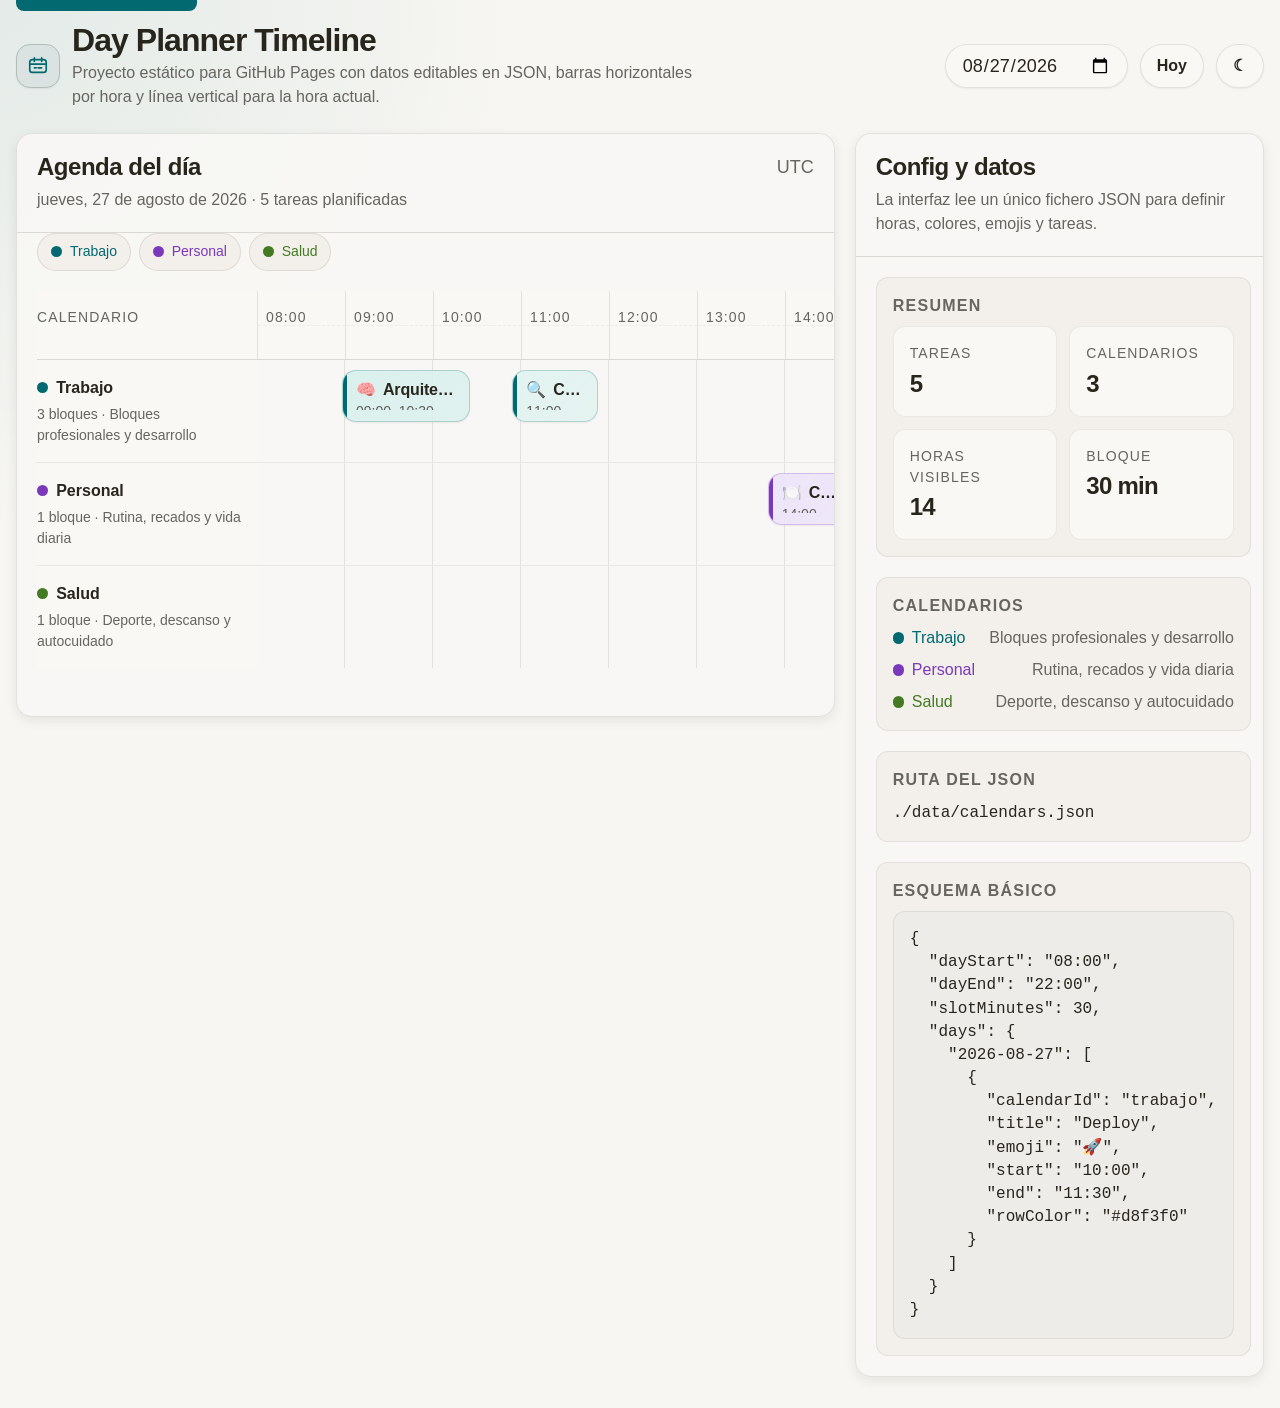
==== index.html @ 2b3cedc7 "Add files via upload" ====
<!DOCTYPE html>
<html lang="es">
<head>
  <meta charset="UTF-8" />
  <meta name="viewport" content="width=device-width, initial-scale=1.0" />
  <title>Day Planner Timeline</title>
  <meta name="description" content="Timeline diario estático para GitHub Pages con tareas cargadas desde JSON." />
  <link rel="preconnect" href="https://api.fontshare.com" />
  <link href="https://api.fontshare.com/v2/css?f[]=satoshi@400,500,700&display=swap" rel="stylesheet" />
  <style>
    :root, [data-theme="light"] {
      --font-body: 'Satoshi', Inter, sans-serif;
      --font-display: 'Satoshi', Inter, sans-serif;
      --text-xs: clamp(0.75rem, 0.7rem + 0.25vw, 0.875rem);
      --text-sm: clamp(0.875rem, 0.8rem + 0.35vw, 1rem);
      --text-base: clamp(1rem, 0.95rem + 0.25vw, 1.125rem);
      --text-lg: clamp(1.125rem, 1rem + 0.75vw, 1.5rem);
      --text-xl: clamp(1.5rem, 1.2rem + 1.25vw, 2rem);
      --space-1: 0.25rem;
      --space-2: 0.5rem;
      --space-3: 0.75rem;
      --space-4: 1rem;
      --space-5: 1.25rem;
      --space-6: 1.5rem;
      --space-8: 2rem;
      --space-10: 2.5rem;
      --space-12: 3rem;
      --radius-sm: 0.375rem;
      --radius-md: 0.5rem;
      --radius-lg: 0.75rem;
      --radius-xl: 1rem;
      --radius-full: 9999px;
      --transition-interactive: 180ms cubic-bezier(0.16, 1, 0.3, 1);
      --color-bg: #f7f6f2;
      --color-surface: #f9f8f5;
      --color-surface-2: #fbfbf9;
      --color-surface-offset: #f3f0ec;
      --color-divider: #dcd9d5;
      --color-border: #d4d1ca;
      --color-text: #28251d;
      --color-text-muted: #67655f;
      --color-text-faint: #9f9d97;
      --color-text-inverse: #f9f8f4;
      --color-primary: #01696f;
      --color-primary-hover: #0c4e54;
      --color-primary-highlight: #cedcd8;
      --color-danger: #a13544;
      --shadow-sm: 0 1px 2px oklch(0.2 0.01 80 / 0.06);
      --shadow-md: 0 4px 12px oklch(0.2 0.01 80 / 0.08);
      --content-wide: 1240px;
      --label-width: 220px;
      --slot-width: 88px;
      --task-height: 52px;
      --row-gap: 10px;
      --hour-line: color-mix(in oklab, var(--color-text) 10%, transparent);
      --now-line: var(--color-danger);
    }
    [data-theme="dark"] {
      --color-bg: #171614;
      --color-surface: #1c1b19;
      --color-surface-2: #201f1d;
      --color-surface-offset: #22211f;
      --color-divider: #262523;
      --color-border: #393836;
      --color-text: #cdccca;
      --color-text-muted: #9f9d98;
      --color-text-faint: #696864;
      --color-text-inverse: #171614;
      --color-primary: #4f98a3;
      --color-primary-hover: #6bb2bb;
      --color-primary-highlight: #313b3b;
      --color-danger: #dd6974;
      --shadow-sm: 0 1px 2px oklch(0 0 0 / 0.2);
      --shadow-md: 0 4px 12px oklch(0 0 0 / 0.3);
      --hour-line: color-mix(in oklab, var(--color-text) 14%, transparent);
    }
    *, *::before, *::after { box-sizing: border-box; }
    html { -webkit-font-smoothing: antialiased; -moz-osx-font-smoothing: grayscale; text-rendering: optimizeLegibility; text-size-adjust: none; scroll-behavior: smooth; }
    body { margin: 0; min-height: 100vh; font-family: var(--font-body, sans-serif); font-size: var(--text-base); line-height: 1.5; color: var(--color-text); background: radial-gradient(circle at top left, color-mix(in oklab, var(--color-primary) 8%, transparent), transparent 28%), var(--color-bg); }
    button, input, select, textarea { font: inherit; }
    button { border: 0; background: none; cursor: pointer; color: inherit; }
    a { color: inherit; }
    :focus-visible { outline: 2px solid var(--color-primary); outline-offset: 3px; border-radius: var(--radius-sm); }
    .skip-link { position: absolute; left: var(--space-4); top: -40px; z-index: 100; padding: var(--space-3) var(--space-4); background: var(--color-primary); color: var(--color-text-inverse); border-radius: var(--radius-md); }
    .skip-link:focus { top: var(--space-4); }
    .app-shell { width: min(100%, calc(var(--content-wide) + var(--space-8) * 2)); margin: 0 auto; padding: var(--space-6) var(--space-4) var(--space-8); }
    .topbar { display: flex; flex-wrap: wrap; align-items: center; justify-content: space-between; gap: var(--space-4); margin-bottom: var(--space-6); }
    .brand { display: flex; align-items: center; gap: var(--space-3); }
    .brand-mark { width: 44px; height: 44px; border-radius: 14px; display: grid; place-items: center; background: color-mix(in oklab, var(--color-primary) 14%, var(--color-surface)); color: var(--color-primary); border: 1px solid color-mix(in oklab, var(--color-primary) 18%, var(--color-border)); box-shadow: var(--shadow-sm); flex: 0 0 auto; }
    .brand-copy h1 { margin: 0; font-size: var(--text-xl); line-height: 1.05; letter-spacing: -0.03em; }
    .brand-copy p { margin: 0.2rem 0 0; color: var(--color-text-muted); max-width: 70ch; font-size: var(--text-sm); }
    .toolbar { display: flex; flex-wrap: wrap; gap: var(--space-3); align-items: center; justify-content: flex-end; }
    .control, .button { min-height: 44px; border-radius: var(--radius-full); border: 1px solid color-mix(in oklab, var(--color-text) 10%, transparent); background: var(--color-surface); color: var(--color-text); padding: 0 var(--space-4); box-shadow: var(--shadow-sm); }
    .button { display: inline-flex; align-items: center; gap: var(--space-2); font-size: var(--text-sm); font-weight: 600; }
    .button:hover, .control:hover { border-color: color-mix(in oklab, var(--color-primary) 35%, var(--color-border)); }
    .layout { display: grid; grid-template-columns: minmax(0, 1.8fr) minmax(280px, 0.9fr); gap: var(--space-5); align-items: start; }
    .panel { background: color-mix(in oklab, var(--color-surface) 88%, transparent); border: 1px solid color-mix(in oklab, var(--color-text) 10%, transparent); border-radius: var(--radius-xl); box-shadow: var(--shadow-md); min-width: 0; }
    .panel-header { padding: var(--space-5); border-bottom: 1px solid var(--color-divider); display: flex; justify-content: space-between; gap: var(--space-4); align-items: start; }
    .panel-header h2 { margin: 0; font-size: var(--text-lg); line-height: 1.1; letter-spacing: -0.02em; }
    .panel-header p { margin: var(--space-2) 0 0; color: var(--color-text-muted); font-size: var(--text-sm); }
    .chip-row { display: flex; flex-wrap: wrap; gap: var(--space-2); padding: 0 var(--space-5) var(--space-5); }
    .chip { display: inline-flex; align-items: center; gap: var(--space-2); padding: 0.45rem 0.8rem; border-radius: var(--radius-full); background: var(--color-surface-offset); border: 1px solid color-mix(in oklab, var(--color-text) 10%, transparent); font-size: var(--text-xs); color: var(--color-text-muted); }
    .dot { width: 0.7rem; height: 0.7rem; border-radius: 50%; background: currentColor; flex: 0 0 auto; }
    .timeline-shell { padding: 0 0 var(--space-4); overflow: hidden; }
    .timeline-scroll { overflow: auto hidden; padding-bottom: var(--space-3); }
    .timeline-grid { position: relative; min-width: calc(var(--label-width) + (var(--slot-width) * var(--hours-count))); padding: 0 var(--space-5) var(--space-5); }
    .timeline-header { display: grid; grid-template-columns: var(--label-width) 1fr; position: sticky; top: 0; z-index: 4; background: color-mix(in oklab, var(--color-surface) 92%, transparent); backdrop-filter: blur(10px); border-bottom: 1px solid var(--color-divider); }
    .timeline-header-label { padding: var(--space-4) var(--space-4) var(--space-4) 0; color: var(--color-text-muted); font-size: var(--text-xs); text-transform: uppercase; letter-spacing: 0.08em; }
    .time-scale { position: relative; display: grid; grid-template-columns: repeat(var(--hours-count), minmax(var(--slot-width), 1fr)); }
    .hour-cell { position: relative; padding: var(--space-4) 0.2rem var(--space-4) var(--space-2); min-height: 68px; border-left: 1px solid var(--hour-line); color: var(--color-text-muted); font-size: var(--text-xs); text-transform: uppercase; letter-spacing: 0.08em; }
    .hour-cell::after { content: ""; position: absolute; top: 50%; left: 0; right: 0; border-top: 1px dashed color-mix(in oklab, var(--color-text) 8%, transparent); opacity: 0.65; }
    .timeline-body { position: relative; }
    .now-line { position: absolute; top: 0; bottom: 0; width: 2px; background: var(--now-line); z-index: 3; box-shadow: 0 0 0 4px color-mix(in oklab, var(--now-line) 12%, transparent); pointer-events: none; opacity: 0; transition: opacity var(--transition-interactive); }
    .now-line.is-visible { opacity: 1; }
    .now-badge { position: absolute; top: var(--space-2); left: 50%; transform: translate(-50%, -100%); white-space: nowrap; padding: 0.25rem 0.55rem; border-radius: var(--radius-full); background: var(--now-line); color: white; font-size: 0.72rem; font-weight: 700; letter-spacing: 0.04em; }
    .timeline-row { position: relative; display: grid; grid-template-columns: var(--label-width) 1fr; min-height: calc(var(--task-height) + (var(--row-gap) * 2)); border-bottom: 1px solid color-mix(in oklab, var(--color-text) 8%, transparent); }
    .timeline-row:last-child { border-bottom: 0; }
    .row-label { padding: var(--space-4) var(--space-4) var(--space-4) 0; display: flex; flex-direction: column; justify-content: center; gap: var(--space-1); position: sticky; left: 0; z-index: 2; background: color-mix(in oklab, var(--color-surface) 94%, transparent); }
    .row-label strong { font-size: var(--text-sm); display: flex; align-items: center; gap: var(--space-2); }
    .row-label span { font-size: var(--text-xs); color: var(--color-text-muted); }
    .row-track { position: relative; min-height: calc(var(--task-height) + (var(--row-gap) * 2)); background-image: repeating-linear-gradient(to right, transparent 0, transparent calc(var(--slot-width) - 1px), var(--hour-line) calc(var(--slot-width) - 1px), var(--hour-line) var(--slot-width)); }
    .task-card { position: absolute; top: var(--row-gap); height: var(--task-height); border-radius: calc(var(--radius-lg) + 2px); padding: 0.65rem 0.8rem; display: flex; flex-direction: column; justify-content: center; gap: 0.1rem; overflow: hidden; border: 1px solid color-mix(in oklab, var(--task-color, var(--color-primary)) 24%, transparent); background: linear-gradient(135deg, color-mix(in oklab, var(--task-fill, var(--color-primary-highlight)) 92%, white 8%), color-mix(in oklab, var(--task-fill, var(--color-primary-highlight)) 76%, transparent)); box-shadow: var(--shadow-sm); }
    .task-card::before { content: ""; position: absolute; inset: 0 auto 0 0; width: 4px; background: var(--task-color, var(--color-primary)); }
    .task-title { display: flex; align-items: center; gap: 0.45rem; min-width: 0; font-size: var(--text-sm); font-weight: 700; line-height: 1.15; letter-spacing: -0.01em; }
    .task-title span:last-child { overflow: hidden; text-overflow: ellipsis; white-space: nowrap; }
    .task-meta { color: color-mix(in oklab, var(--color-text) 72%, transparent); font-size: var(--text-xs); white-space: nowrap; overflow: hidden; text-overflow: ellipsis; }
    .details { padding: var(--space-5); display: grid; gap: var(--space-5); }
    .detail-card { border-radius: var(--radius-lg); background: var(--color-surface-offset); border: 1px solid color-mix(in oklab, var(--color-text) 8%, transparent); padding: var(--space-4); }
    .detail-card h3 { margin: 0 0 var(--space-2); font-size: var(--text-sm); text-transform: uppercase; letter-spacing: 0.08em; color: var(--color-text-muted); }
    .detail-card p, .detail-card li, .detail-card pre { margin: 0; color: var(--color-text); font-size: var(--text-sm); }
    .detail-card ul { padding-left: 1.1rem; margin: 0; display: grid; gap: var(--space-2); }
    .stats-grid { display: grid; grid-template-columns: repeat(2, minmax(0, 1fr)); gap: var(--space-3); }
    .stat-box { padding: var(--space-4); border-radius: var(--radius-lg); background: var(--color-surface); border: 1px solid color-mix(in oklab, var(--color-text) 8%, transparent); }
    .stat-box span { display: block; font-size: var(--text-xs); color: var(--color-text-muted); text-transform: uppercase; letter-spacing: 0.08em; margin-bottom: 0.4rem; }
    .stat-box strong { font-size: var(--text-lg); line-height: 1.1; letter-spacing: -0.03em; }
    .legend-list { display: grid; gap: var(--space-2); }
    .legend-item { display: flex; justify-content: space-between; align-items: center; gap: var(--space-3); font-size: var(--text-sm); }
    .legend-item .left { display: inline-flex; align-items: center; gap: var(--space-2); min-width: 0; }
    .legend-item .left span:last-child { overflow: hidden; text-overflow: ellipsis; white-space: nowrap; }
    .muted { color: var(--color-text-muted); }
    .code-block { overflow: auto; padding: var(--space-4); border-radius: var(--radius-lg); background: color-mix(in oklab, var(--color-text) 5%, var(--color-surface)); border: 1px solid color-mix(in oklab, var(--color-text) 8%, transparent); font-size: 0.85rem; line-height: 1.45; }
    .empty-state { padding: var(--space-10) var(--space-5); text-align: center; color: var(--color-text-muted); }
    @media (max-width: 1120px) { .layout { grid-template-columns: 1fr; } }
    @media (max-width: 720px) { .app-shell { padding-inline: var(--space-3); } .panel-header, .details, .chip-row, .timeline-grid { padding-left: var(--space-4); padding-right: var(--space-4); } .timeline-grid { min-width: calc(180px + (var(--slot-width) * var(--hours-count))); } :root { --label-width: 180px; --slot-width: 76px; } .stats-grid { grid-template-columns: 1fr; } }
    @media (prefers-reduced-motion: reduce) { *, *::before, *::after { animation-duration: 0.01ms !important; animation-iteration-count: 1 !important; transition-duration: 0.01ms !important; scroll-behavior: auto !important; } }
  </style>
</head>
<body>
  <a class="skip-link" href="#main-content">Saltar al contenido</a>
  <div class="app-shell">
    <header class="topbar" aria-label="Barra superior">
      <div class="brand">
        <div class="brand-mark" aria-hidden="true">
          <svg width="22" height="22" viewBox="0 0 24 24" fill="none" stroke="currentColor" stroke-width="1.8" stroke-linecap="round" stroke-linejoin="round" aria-label="Logo timeline"><rect x="3" y="5" width="18" height="14" rx="3"></rect><path d="M8 3v4M16 3v4M3 10h18"></path><path d="M8 14h2M12 14h4"></path></svg>
        </div>
        <div class="brand-copy">
          <h1>Day Planner Timeline</h1>
          <p>Proyecto estático para GitHub Pages con datos editables en JSON, barras horizontales por hora y línea vertical para la hora actual.</p>
        </div>
      </div>
      <div class="toolbar" aria-label="Acciones">
        <input id="date-input" class="control" type="date" aria-label="Seleccionar día" />
        <button id="today-button" class="button" type="button">Hoy</button>
        <button id="theme-toggle" class="button" type="button" data-theme-toggle aria-label="Cambiar tema">◐</button>
      </div>
    </header>
    <main id="main-content" class="layout">
      <section class="panel" aria-labelledby="timeline-title">
        <div class="panel-header">
          <div>
            <h2 id="timeline-title">Agenda del día</h2>
            <p id="timeline-subtitle">Cargando datos del calendario…</p>
          </div>
          <div class="muted" id="timezone-badge"></div>
        </div>
        <div class="chip-row" id="calendar-chips" aria-label="Leyenda de calendarios"></div>
        <div class="timeline-shell">
          <div class="timeline-scroll">
            <div class="timeline-grid" id="timeline-grid">
              <div class="timeline-header">
                <div class="timeline-header-label">Calendario</div>
                <div class="time-scale" id="time-scale"></div>
              </div>
              <div class="timeline-body" id="timeline-body"></div>
              <div class="now-line" id="now-line" aria-hidden="true"><div class="now-badge" id="now-badge">Ahora</div></div>
            </div>
          </div>
        </div>
      </section>
      <aside class="panel" aria-labelledby="details-title">
        <div class="panel-header">
          <div>
            <h2 id="details-title">Config y datos</h2>
            <p>La interfaz lee un único fichero JSON para definir horas, colores, emojis y tareas.</p>
          </div>
        </div>
        <div class="details">
          <section class="detail-card" aria-labelledby="stats-title">
            <h3 id="stats-title">Resumen</h3>
            <div class="stats-grid">
              <div class="stat-box"><span>Tareas</span><strong id="stat-tasks">0</strong></div>
              <div class="stat-box"><span>Calendarios</span><strong id="stat-calendars">0</strong></div>
              <div class="stat-box"><span>Horas visibles</span><strong id="stat-hours">0</strong></div>
              <div class="stat-box"><span>Bloque</span><strong id="stat-slot">0 min</strong></div>
            </div>
          </section>
          <section class="detail-card" aria-labelledby="legend-title">
            <h3 id="legend-title">Calendarios</h3>
            <div id="legend-list" class="legend-list"></div>
          </section>
          <section class="detail-card" aria-labelledby="json-title">
            <h3 id="json-title">Ruta del JSON</h3>
            <p><code>./data/calendars.json</code></p>
          </section>
          <section class="detail-card" aria-labelledby="schema-title">
            <h3 id="schema-title">Esquema básico</h3>
            <pre class="code-block">{
  "dayStart": "08:00",
  "dayEnd": "22:00",
  "slotMinutes": 30,
  "days": {
    "2026-08-27": [
      {
        "calendarId": "trabajo",
        "title": "Deploy",
        "emoji": "🚀",
        "start": "10:00",
        "end": "11:30",
        "rowColor": "#d8f3f0"
      }
    ]
  }
}</pre>
          </section>
        </div>
      </aside>
    </main>
  </div>
  <script>
    const state = { data: null, selectedDate: null, theme: null, nowTimer: null };
    const refs = {
      dateInput: document.getElementById('date-input'), todayButton: document.getElementById('today-button'), themeToggle: document.getElementById('theme-toggle'), timelineGrid: document.getElementById('timeline-grid'), timeScale: document.getElementById('time-scale'), timelineBody: document.getElementById('timeline-body'), timelineSubtitle: document.getElementById('timeline-subtitle'), timezoneBadge: document.getElementById('timezone-badge'), calendarChips: document.getElementById('calendar-chips'), legendList: document.getElementById('legend-list'), statTasks: document.getElementById('stat-tasks'), statCalendars: document.getElementById('stat-calendars'), statHours: document.getElementById('stat-hours'), statSlot: document.getElementById('stat-slot'), nowLine: document.getElementById('now-line'), nowBadge: document.getElementById('now-badge')
    };
    function initTheme(){ const prefersDark = window.matchMedia('(prefers-color-scheme: dark)').matches; state.theme = prefersDark ? 'dark' : 'light'; document.documentElement.setAttribute('data-theme', state.theme); refs.themeToggle.textContent = state.theme === 'dark' ? '☀︎' : '☾'; refs.themeToggle.addEventListener('click', ()=>{ state.theme = state.theme === 'dark' ? 'light' : 'dark'; document.documentElement.setAttribute('data-theme', state.theme); refs.themeToggle.textContent = state.theme === 'dark' ? '☀︎' : '☾'; }); }
    function getTodayISO(){ const now = new Date(); const y = now.getFullYear(); const m = String(now.getMonth()+1).padStart(2,'0'); const d = String(now.getDate()).padStart(2,'0'); return `${y}-${m}-${d}`; }
    function minutesFromTime(value){ const [hours, minutes] = value.split(':').map(Number); return hours * 60 + minutes; }
    function formatDateLabel(isoDate){ const date = new Date(`${isoDate}T12:00:00`); return new Intl.DateTimeFormat('es-ES',{ weekday:'long', year:'numeric', month:'long', day:'numeric' }).format(date); }
    function formatHour(minutes){ const hours = Math.floor(minutes/60); const mins = minutes % 60; return `${String(hours).padStart(2,'0')}:${String(mins).padStart(2,'0')}`; }
    function durationLabel(start,end){ const diff = minutesFromTime(end)-minutesFromTime(start); const h = Math.floor(diff/60); const m = diff%60; if (h && m) return `${h} h ${m} min`; if (h) return `${h} h`; return `${m} min`; }
    function getCalendarMap(data){ return new Map((data.calendars||[]).map(item => [item.id,item])); }
    function getTasksForDate(data, isoDate){ return Array.isArray(data.days?.[isoDate]) ? data.days[isoDate] : []; }
    function createHourScale(startMinutes,endMinutes){ refs.timeScale.innerHTML=''; for(let value=startMinutes; value<endMinutes; value+=60){ const cell=document.createElement('div'); cell.className='hour-cell'; cell.textContent=formatHour(value); refs.timeScale.appendChild(cell); } }
    function createCalendarChips(calendars){ refs.calendarChips.innerHTML=''; refs.legendList.innerHTML=''; calendars.forEach((calendar)=>{ const chip=document.createElement('div'); chip.className='chip'; chip.style.color=calendar.color; chip.innerHTML=`<span class="dot"></span><span>${calendar.name}</span>`; refs.calendarChips.appendChild(chip); const legend=document.createElement('div'); legend.className='legend-item'; legend.innerHTML=`<div class="left" style="color:${calendar.color}"><span class="dot"></span><span>${calendar.name}</span></div><span class="muted">${calendar.description || ''}</span>`; refs.legendList.appendChild(legend); }); }
    function renderTimeline(){ const data=state.data; const startMinutes=minutesFromTime(data.dayStart); const endMinutes=minutesFromTime(data.dayEnd); const totalMinutes=endMinutes-startMinutes; const hoursCount=Math.ceil(totalMinutes/60); document.documentElement.style.setProperty('--hours-count', String(hoursCount)); const calendars=data.calendars||[]; const calendarMap=getCalendarMap(data); const tasks=getTasksForDate(data,state.selectedDate).slice().sort((a,b)=>minutesFromTime(a.start)-minutesFromTime(b.start)); refs.timelineSubtitle.textContent=`${formatDateLabel(state.selectedDate)} · ${tasks.length} tarea${tasks.length===1?'':'s'} planificadas`; refs.statTasks.textContent=String(tasks.length); refs.statCalendars.textContent=String(calendars.length); refs.statHours.textContent=String(hoursCount); refs.statSlot.textContent=`${data.slotMinutes} min`; refs.timezoneBadge.textContent=Intl.DateTimeFormat().resolvedOptions().timeZone; createCalendarChips(calendars); createHourScale(startMinutes,endMinutes); refs.timelineBody.innerHTML=''; if(!tasks.length){ const empty=document.createElement('div'); empty.className='empty-state'; empty.textContent='No hay tareas para este día en el JSON.'; refs.timelineBody.appendChild(empty); positionNowLine(); return; } calendars.forEach((calendar)=>{ const rowTasks=tasks.filter(task=>task.calendarId===calendar.id); if(!rowTasks.length) return; const row=document.createElement('div'); row.className='timeline-row'; const label=document.createElement('div'); label.className='row-label'; label.innerHTML=`<strong><span class="dot" style="color:${calendar.color}"></span>${calendar.name}</strong><span>${rowTasks.length} bloque${rowTasks.length===1?'':'s'} · ${calendar.description || 'Sin descripción'}</span>`; const track=document.createElement('div'); track.className='row-track'; rowTasks.forEach((task)=>{ const taskStart=minutesFromTime(task.start); const taskEnd=minutesFromTime(task.end); const leftPct=((taskStart-startMinutes)/totalMinutes)*100; const widthPct=((taskEnd-taskStart)/totalMinutes)*100; const calendarColor=task.color || calendar.color || 'var(--color-primary)'; const fillColor=task.rowColor || task.background || 'color-mix(in oklab, var(--color-primary) 10%, var(--color-surface))'; const item=document.createElement('article'); item.className='task-card'; item.style.left=`${leftPct}%`; item.style.width=`${Math.max(widthPct,3.5)}%`; item.style.setProperty('--task-color', calendarColor); item.style.setProperty('--task-fill', fillColor); item.title=`${task.emoji || ''} ${task.title} · ${task.start}–${task.end}`.trim(); item.innerHTML=`<div class="task-title"><span>${task.emoji || '•'}</span><span>${task.title}</span></div><div class="task-meta">${task.start}–${task.end} · ${durationLabel(task.start,task.end)}${task.note ? ` · ${task.note}` : ''}</div>`; track.appendChild(item); }); row.append(label, track); refs.timelineBody.appendChild(row); }); positionNowLine(); }
    function positionNowLine(){ const data=state.data; if(!data) return; const startMinutes=minutesFromTime(data.dayStart); const endMinutes=minutesFromTime(data.dayEnd); const totalMinutes=endMinutes-startMinutes; const selectedDate=state.selectedDate; const today=getTodayISO(); if(selectedDate!==today){ refs.nowLine.classList.remove('is-visible'); return; } const now=new Date(); const currentMinutes=now.getHours()*60+now.getMinutes(); if(currentMinutes<startMinutes || currentMinutes>endMinutes){ refs.nowLine.classList.remove('is-visible'); return; } const leftPct=((currentMinutes-startMinutes)/totalMinutes)*100; refs.nowLine.style.left=`calc(var(--label-width) + (${leftPct}% * (100% - var(--label-width))) / 100)`; refs.nowBadge.textContent=`Ahora ${formatHour(currentMinutes)}`; refs.nowLine.classList.add('is-visible'); }
    async function loadData(){ const response=await fetch('./data/calendars.json'); if(!response.ok) throw new Error('No se pudo cargar data/calendars.json'); state.data=await response.json(); }
    function bindEvents(){ refs.dateInput.addEventListener('change',(event)=>{ state.selectedDate=event.target.value; renderTimeline(); }); refs.todayButton.addEventListener('click',()=>{ state.selectedDate=getTodayISO(); refs.dateInput.value=state.selectedDate; renderTimeline(); }); }
    async function init(){ initTheme(); bindEvents(); await loadData(); const defaultDate=state.data.defaultDate || getTodayISO(); state.selectedDate=defaultDate; refs.dateInput.value=defaultDate; renderTimeline(); clearInterval(state.nowTimer); state.nowTimer=window.setInterval(positionNowLine, 60000); }
    init().catch((error)=>{ refs.timelineBody.innerHTML=`<div class="empty-state">Error cargando datos: ${error.message}</div>`; refs.timelineSubtitle.textContent='Revisa la ruta y el formato del JSON.'; });
  </script>
</body>
</html>
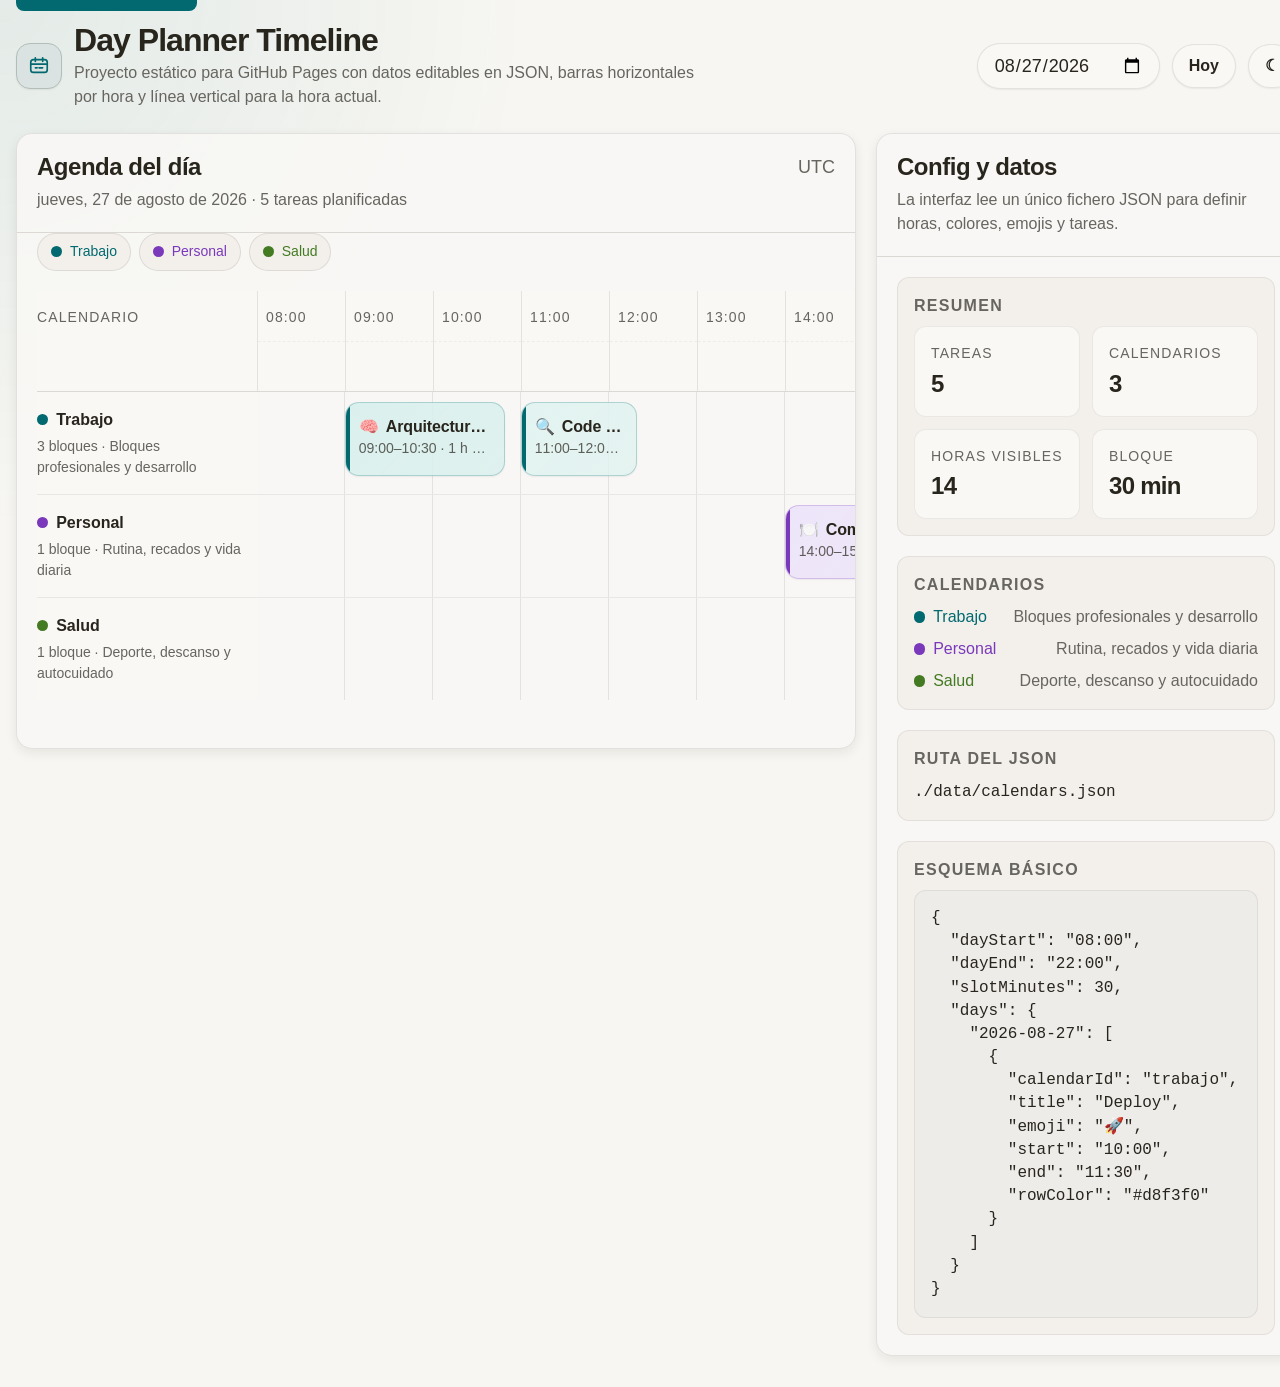
==== commit 70ad56f9: "Update index.html" ====
--- a/index.html
+++ b/index.html
@@ -74,7 +74,7 @@
       --shadow-md: 0 4px 12px oklch(0 0 0 / 0.3);
       --hour-line: color-mix(in oklab, var(--color-text) 14%, transparent);
     }
-    *, *::before, *::after { box-sizing: border-box; }
+    *, *::before, *::after { }
     html { -webkit-font-smoothing: antialiased; -moz-osx-font-smoothing: grayscale; text-rendering: optimizeLegibility; text-size-adjust: none; scroll-behavior: smooth; }
     body { margin: 0; min-height: 100vh; font-family: var(--font-body, sans-serif); font-size: var(--text-base); line-height: 1.5; color: var(--color-text); background: radial-gradient(circle at top left, color-mix(in oklab, var(--color-primary) 8%, transparent), transparent 28%), var(--color-bg); }
     button, input, select, textarea { font: inherit; }
@@ -237,26 +237,259 @@
     </main>
   </div>
   <script>
-    const state = { data: null, selectedDate: null, theme: null, nowTimer: null };
-    const refs = {
-      dateInput: document.getElementById('date-input'), todayButton: document.getElementById('today-button'), themeToggle: document.getElementById('theme-toggle'), timelineGrid: document.getElementById('timeline-grid'), timeScale: document.getElementById('time-scale'), timelineBody: document.getElementById('timeline-body'), timelineSubtitle: document.getElementById('timeline-subtitle'), timezoneBadge: document.getElementById('timezone-badge'), calendarChips: document.getElementById('calendar-chips'), legendList: document.getElementById('legend-list'), statTasks: document.getElementById('stat-tasks'), statCalendars: document.getElementById('stat-calendars'), statHours: document.getElementById('stat-hours'), statSlot: document.getElementById('stat-slot'), nowLine: document.getElementById('now-line'), nowBadge: document.getElementById('now-badge')
-    };
-    function initTheme(){ const prefersDark = window.matchMedia('(prefers-color-scheme: dark)').matches; state.theme = prefersDark ? 'dark' : 'light'; document.documentElement.setAttribute('data-theme', state.theme); refs.themeToggle.textContent = state.theme === 'dark' ? '☀︎' : '☾'; refs.themeToggle.addEventListener('click', ()=>{ state.theme = state.theme === 'dark' ? 'light' : 'dark'; document.documentElement.setAttribute('data-theme', state.theme); refs.themeToggle.textContent = state.theme === 'dark' ? '☀︎' : '☾'; }); }
-    function getTodayISO(){ const now = new Date(); const y = now.getFullYear(); const m = String(now.getMonth()+1).padStart(2,'0'); const d = String(now.getDate()).padStart(2,'0'); return `${y}-${m}-${d}`; }
-    function minutesFromTime(value){ const [hours, minutes] = value.split(':').map(Number); return hours * 60 + minutes; }
-    function formatDateLabel(isoDate){ const date = new Date(`${isoDate}T12:00:00`); return new Intl.DateTimeFormat('es-ES',{ weekday:'long', year:'numeric', month:'long', day:'numeric' }).format(date); }
-    function formatHour(minutes){ const hours = Math.floor(minutes/60); const mins = minutes % 60; return `${String(hours).padStart(2,'0')}:${String(mins).padStart(2,'0')}`; }
-    function durationLabel(start,end){ const diff = minutesFromTime(end)-minutesFromTime(start); const h = Math.floor(diff/60); const m = diff%60; if (h && m) return `${h} h ${m} min`; if (h) return `${h} h`; return `${m} min`; }
-    function getCalendarMap(data){ return new Map((data.calendars||[]).map(item => [item.id,item])); }
-    function getTasksForDate(data, isoDate){ return Array.isArray(data.days?.[isoDate]) ? data.days[isoDate] : []; }
-    function createHourScale(startMinutes,endMinutes){ refs.timeScale.innerHTML=''; for(let value=startMinutes; value<endMinutes; value+=60){ const cell=document.createElement('div'); cell.className='hour-cell'; cell.textContent=formatHour(value); refs.timeScale.appendChild(cell); } }
-    function createCalendarChips(calendars){ refs.calendarChips.innerHTML=''; refs.legendList.innerHTML=''; calendars.forEach((calendar)=>{ const chip=document.createElement('div'); chip.className='chip'; chip.style.color=calendar.color; chip.innerHTML=`<span class="dot"></span><span>${calendar.name}</span>`; refs.calendarChips.appendChild(chip); const legend=document.createElement('div'); legend.className='legend-item'; legend.innerHTML=`<div class="left" style="color:${calendar.color}"><span class="dot"></span><span>${calendar.name}</span></div><span class="muted">${calendar.description || ''}</span>`; refs.legendList.appendChild(legend); }); }
-    function renderTimeline(){ const data=state.data; const startMinutes=minutesFromTime(data.dayStart); const endMinutes=minutesFromTime(data.dayEnd); const totalMinutes=endMinutes-startMinutes; const hoursCount=Math.ceil(totalMinutes/60); document.documentElement.style.setProperty('--hours-count', String(hoursCount)); const calendars=data.calendars||[]; const calendarMap=getCalendarMap(data); const tasks=getTasksForDate(data,state.selectedDate).slice().sort((a,b)=>minutesFromTime(a.start)-minutesFromTime(b.start)); refs.timelineSubtitle.textContent=`${formatDateLabel(state.selectedDate)} · ${tasks.length} tarea${tasks.length===1?'':'s'} planificadas`; refs.statTasks.textContent=String(tasks.length); refs.statCalendars.textContent=String(calendars.length); refs.statHours.textContent=String(hoursCount); refs.statSlot.textContent=`${data.slotMinutes} min`; refs.timezoneBadge.textContent=Intl.DateTimeFormat().resolvedOptions().timeZone; createCalendarChips(calendars); createHourScale(startMinutes,endMinutes); refs.timelineBody.innerHTML=''; if(!tasks.length){ const empty=document.createElement('div'); empty.className='empty-state'; empty.textContent='No hay tareas para este día en el JSON.'; refs.timelineBody.appendChild(empty); positionNowLine(); return; } calendars.forEach((calendar)=>{ const rowTasks=tasks.filter(task=>task.calendarId===calendar.id); if(!rowTasks.length) return; const row=document.createElement('div'); row.className='timeline-row'; const label=document.createElement('div'); label.className='row-label'; label.innerHTML=`<strong><span class="dot" style="color:${calendar.color}"></span>${calendar.name}</strong><span>${rowTasks.length} bloque${rowTasks.length===1?'':'s'} · ${calendar.description || 'Sin descripción'}</span>`; const track=document.createElement('div'); track.className='row-track'; rowTasks.forEach((task)=>{ const taskStart=minutesFromTime(task.start); const taskEnd=minutesFromTime(task.end); const leftPct=((taskStart-startMinutes)/totalMinutes)*100; const widthPct=((taskEnd-taskStart)/totalMinutes)*100; const calendarColor=task.color || calendar.color || 'var(--color-primary)'; const fillColor=task.rowColor || task.background || 'color-mix(in oklab, var(--color-primary) 10%, var(--color-surface))'; const item=document.createElement('article'); item.className='task-card'; item.style.left=`${leftPct}%`; item.style.width=`${Math.max(widthPct,3.5)}%`; item.style.setProperty('--task-color', calendarColor); item.style.setProperty('--task-fill', fillColor); item.title=`${task.emoji || ''} ${task.title} · ${task.start}–${task.end}`.trim(); item.innerHTML=`<div class="task-title"><span>${task.emoji || '•'}</span><span>${task.title}</span></div><div class="task-meta">${task.start}–${task.end} · ${durationLabel(task.start,task.end)}${task.note ? ` · ${task.note}` : ''}</div>`; track.appendChild(item); }); row.append(label, track); refs.timelineBody.appendChild(row); }); positionNowLine(); }
-    function positionNowLine(){ const data=state.data; if(!data) return; const startMinutes=minutesFromTime(data.dayStart); const endMinutes=minutesFromTime(data.dayEnd); const totalMinutes=endMinutes-startMinutes; const selectedDate=state.selectedDate; const today=getTodayISO(); if(selectedDate!==today){ refs.nowLine.classList.remove('is-visible'); return; } const now=new Date(); const currentMinutes=now.getHours()*60+now.getMinutes(); if(currentMinutes<startMinutes || currentMinutes>endMinutes){ refs.nowLine.classList.remove('is-visible'); return; } const leftPct=((currentMinutes-startMinutes)/totalMinutes)*100; refs.nowLine.style.left=`calc(var(--label-width) + (${leftPct}% * (100% - var(--label-width))) / 100)`; refs.nowBadge.textContent=`Ahora ${formatHour(currentMinutes)}`; refs.nowLine.classList.add('is-visible'); }
-    async function loadData(){ const response=await fetch('./data/calendars.json'); if(!response.ok) throw new Error('No se pudo cargar data/calendars.json'); state.data=await response.json(); }
-    function bindEvents(){ refs.dateInput.addEventListener('change',(event)=>{ state.selectedDate=event.target.value; renderTimeline(); }); refs.todayButton.addEventListener('click',()=>{ state.selectedDate=getTodayISO(); refs.dateInput.value=state.selectedDate; renderTimeline(); }); }
-    async function init(){ initTheme(); bindEvents(); await loadData(); const defaultDate=state.data.defaultDate || getTodayISO(); state.selectedDate=defaultDate; refs.dateInput.value=defaultDate; renderTimeline(); clearInterval(state.nowTimer); state.nowTimer=window.setInterval(positionNowLine, 60000); }
-    init().catch((error)=>{ refs.timelineBody.innerHTML=`<div class="empty-state">Error cargando datos: ${error.message}</div>`; refs.timelineSubtitle.textContent='Revisa la ruta y el formato del JSON.'; });
+    (function() {
+      const state = { data: null, selectedDate: null, theme: null, nowTimer: null };
+      let refs = null;
+
+      function getTodayISO() {
+        const now = new Date();
+        const y = now.getFullYear();
+        const m = String(now.getMonth() + 1).padStart(2, '0');
+        const d = String(now.getDate()).padStart(2, '0');
+        return `${y}-${m}-${d}`;
+      }
+
+      function minutesFromTime(value) {
+        const [hours, minutes] = value.split(':').map(Number);
+        return hours * 60 + minutes;
+      }
+
+      function formatDateLabel(isoDate) {
+        const date = new Date(`${isoDate}T12:00:00`);
+        return new Intl.DateTimeFormat('es-ES', {
+          weekday: 'long', year: 'numeric', month: 'long', day: 'numeric'
+        }).format(date);
+      }
+
+      function formatHour(minutes) {
+        const hours = Math.floor(minutes / 60);
+        const mins = minutes % 60;
+        return `${String(hours).padStart(2, '0')}:${String(mins).padStart(2, '0')}`;
+      }
+
+      function durationLabel(start, end) {
+        const diff = minutesFromTime(end) - minutesFromTime(start);
+        const h = Math.floor(diff / 60);
+        const m = diff % 60;
+        if (h && m) return `${h} h ${m} min`;
+        if (h) return `${h} h`;
+        return `${m} min`;
+      }
+
+      function getCalendarMap(data) {
+        return new Map((data.calendars || []).map(item => [item.id, item]));
+      }
+
+      function getTasksForDate(data, isoDate) {
+        return Array.isArray(data.days?.[isoDate]) ? data.days[isoDate] : [];
+      }
+
+      function initRefs() {
+        refs = {
+          dateInput: document.getElementById('date-input'),
+          todayButton: document.getElementById('today-button'),
+          themeToggle: document.getElementById('theme-toggle'),
+          timelineGrid: document.getElementById('timeline-grid'),
+          timeScale: document.getElementById('time-scale'),
+          timelineBody: document.getElementById('timeline-body'),
+          timelineSubtitle: document.getElementById('timeline-subtitle'),
+          timezoneBadge: document.getElementById('timezone-badge'),
+          calendarChips: document.getElementById('calendar-chips'),
+          legendList: document.getElementById('legend-list'),
+          statTasks: document.getElementById('stat-tasks'),
+          statCalendars: document.getElementById('stat-calendars'),
+          statHours: document.getElementById('stat-hours'),
+          statSlot: document.getElementById('stat-slot'),
+          nowLine: document.getElementById('now-line'),
+          nowBadge: document.getElementById('now-badge')
+        };
+      }
+
+      function initTheme() {
+        const prefersDark = window.matchMedia('(prefers-color-scheme: dark)').matches;
+        state.theme = prefersDark ? 'dark' : 'light';
+        document.documentElement.setAttribute('data-theme', state.theme);
+        if (refs.themeToggle) {
+          refs.themeToggle.textContent = state.theme === 'dark' ? '☀︎' : '☾';
+          refs.themeToggle.addEventListener('click', () => {
+            state.theme = state.theme === 'dark' ? 'light' : 'dark';
+            document.documentElement.setAttribute('data-theme', state.theme);
+            refs.themeToggle.textContent = state.theme === 'dark' ? '☀︎' : '☾';
+          });
+        }
+      }
+
+      function createHourScale(startMinutes, endMinutes) {
+        refs.timeScale.innerHTML = '';
+        for (let value = startMinutes; value < endMinutes; value += 60) {
+          const cell = document.createElement('div');
+          cell.className = 'hour-cell';
+          cell.textContent = formatHour(value);
+          refs.timeScale.appendChild(cell);
+        }
+      }
+
+      function createCalendarChips(calendars) {
+        refs.calendarChips.innerHTML = '';
+        refs.legendList.innerHTML = '';
+        calendars.forEach((calendar) => {
+          const chip = document.createElement('div');
+          chip.className = 'chip';
+          chip.style.color = calendar.color;
+          chip.innerHTML = `<span class="dot"></span><span>${calendar.name}</span>`;
+          refs.calendarChips.appendChild(chip);
+
+          const legend = document.createElement('div');
+          legend.className = 'legend-item';
+          legend.innerHTML = `<div class="left" style="color:${calendar.color}"><span class="dot"></span><span>${calendar.name}</span></div><span class="muted">${calendar.description || ''}</span>`;
+          refs.legendList.appendChild(legend);
+        });
+      }
+
+      function renderTimeline() {
+        const data = state.data;
+        const startMinutes = minutesFromTime(data.dayStart);
+        const endMinutes = minutesFromTime(data.dayEnd);
+        const totalMinutes = endMinutes - startMinutes;
+        const hoursCount = Math.ceil(totalMinutes / 60);
+        document.documentElement.style.setProperty('--hours-count', String(hoursCount));
+
+        const calendars = data.calendars || [];
+        const tasks = getTasksForDate(data, state.selectedDate).slice().sort((a, b) => minutesFromTime(a.start) - minutesFromTime(b.start));
+
+        refs.timelineSubtitle.textContent = `${formatDateLabel(state.selectedDate)} · ${tasks.length} tarea${tasks.length === 1 ? '' : 's'} planificadas`;
+        refs.statTasks.textContent = String(tasks.length);
+        refs.statCalendars.textContent = String(calendars.length);
+        refs.statHours.textContent = String(hoursCount);
+        refs.statSlot.textContent = `${data.slotMinutes} min`;
+        refs.timezoneBadge.textContent = Intl.DateTimeFormat().resolvedOptions().timeZone;
+
+        createCalendarChips(calendars);
+        createHourScale(startMinutes, endMinutes);
+        refs.timelineBody.innerHTML = '';
+
+        if (!tasks.length) {
+          const empty = document.createElement('div');
+          empty.className = 'empty-state';
+          empty.textContent = 'No hay tareas para este día en el JSON.';
+          refs.timelineBody.appendChild(empty);
+          positionNowLine();
+          return;
+        }
+
+        calendars.forEach((calendar) => {
+          const rowTasks = tasks.filter(task => task.calendarId === calendar.id);
+          if (!rowTasks.length) return;
+
+          const row = document.createElement('div');
+          row.className = 'timeline-row';
+
+          const label = document.createElement('div');
+          label.className = 'row-label';
+          label.innerHTML = `<strong><span class="dot" style="color:${calendar.color}"></span>${calendar.name}</strong><span>${rowTasks.length} bloque${rowTasks.length === 1 ? '' : 's'} · ${calendar.description || 'Sin descripción'}</span>`;
+
+          const track = document.createElement('div');
+          track.className = 'row-track';
+
+          rowTasks.forEach((task) => {
+            const taskStart = minutesFromTime(task.start);
+            const taskEnd = minutesFromTime(task.end);
+            const leftPct = ((taskStart - startMinutes) / totalMinutes) * 100;
+            const widthPct = ((taskEnd - taskStart) / totalMinutes) * 100;
+            const calendarColor = task.color || calendar.color || 'var(--color-primary)';
+            const fillColor = task.rowColor || task.background || 'color-mix(in oklab, var(--color-primary) 10%, var(--color-surface))';
+
+            const item = document.createElement('article');
+            item.className = 'task-card';
+            item.style.left = `${leftPct}%`;
+            item.style.width = `${Math.max(widthPct, 3.5)}%`;
+            item.style.setProperty('--task-color', calendarColor);
+            item.style.setProperty('--task-fill', fillColor);
+            item.title = `${task.emoji || ''} ${task.title} · ${task.start}–${task.end}`.trim();
+            item.innerHTML = `<div class="task-title"><span>${task.emoji || '•'}</span><span>${task.title}</span></div><div class="task-meta">${task.start}–${task.end} · ${durationLabel(task.start, task.end)}${task.note ? ` · ${task.note}` : ''}</div>`;
+            track.appendChild(item);
+          });
+
+          row.append(label, track);
+          refs.timelineBody.appendChild(row);
+        });
+
+        positionNowLine();
+      }
+
+      function positionNowLine() {
+        const data = state.data;
+        if (!data) return;
+
+        const startMinutes = minutesFromTime(data.dayStart);
+        const endMinutes = minutesFromTime(data.dayEnd);
+        const totalMinutes = endMinutes - startMinutes;
+        const selectedDate = state.selectedDate;
+        const today = getTodayISO();
+
+        if (selectedDate !== today) {
+          refs.nowLine.classList.remove('is-visible');
+          return;
+        }
+
+        const now = new Date();
+        const currentMinutes = now.getHours() * 60 + now.getMinutes();
+        if (currentMinutes < startMinutes || currentMinutes > endMinutes) {
+          refs.nowLine.classList.remove('is-visible');
+          return;
+        }
+
+        const leftPct = ((currentMinutes - startMinutes) / totalMinutes) * 100;
+        refs.nowLine.style.left = `calc(var(--label-width) + (${leftPct}% * (100% - var(--label-width))) / 100)`;
+        refs.nowBadge.textContent = `Ahora ${formatHour(currentMinutes)}`;
+        refs.nowLine.classList.add('is-visible');
+      }
+
+      async function loadData() {
+        const response = await fetch('./data/calendars.json');
+        if (!response.ok) throw new Error('No se pudo cargar data/calendars.json');
+        state.data = await response.json();
+      }
+
+      function bindEvents() {
+        refs.dateInput.addEventListener('change', (event) => {
+          state.selectedDate = event.target.value;
+          renderTimeline();
+        });
+
+        refs.todayButton.addEventListener('click', () => {
+          state.selectedDate = getTodayISO();
+          refs.dateInput.value = state.selectedDate;
+          renderTimeline();
+        });
+      }
+
+      async function init() {
+        initRefs();
+        initTheme();
+        bindEvents();
+        await loadData();
+
+        const defaultDate = state.data.defaultDate || getTodayISO();
+        state.selectedDate = defaultDate;
+        refs.dateInput.value = defaultDate;
+
+        renderTimeline();
+        clearInterval(state.nowTimer);
+        state.nowTimer = window.setInterval(positionNowLine, 60000);
+      }
+
+      if (document.readyState === 'loading') {
+        document.addEventListener('DOMContentLoaded', init);
+      } else {
+        init().catch((error) => {
+          const timelineBody = document.getElementById('timeline-body');
+          const timelineSubtitle = document.getElementById('timeline-subtitle');
+          if (timelineBody) timelineBody.innerHTML = `<div class="empty-state">Error cargando datos: ${error.message}</div>`;
+          if (timelineSubtitle) timelineSubtitle.textContent = 'Revisa la ruta y el formato del JSON.';
+        });
+      }
+    })();
   </script>
 </body>
 </html>
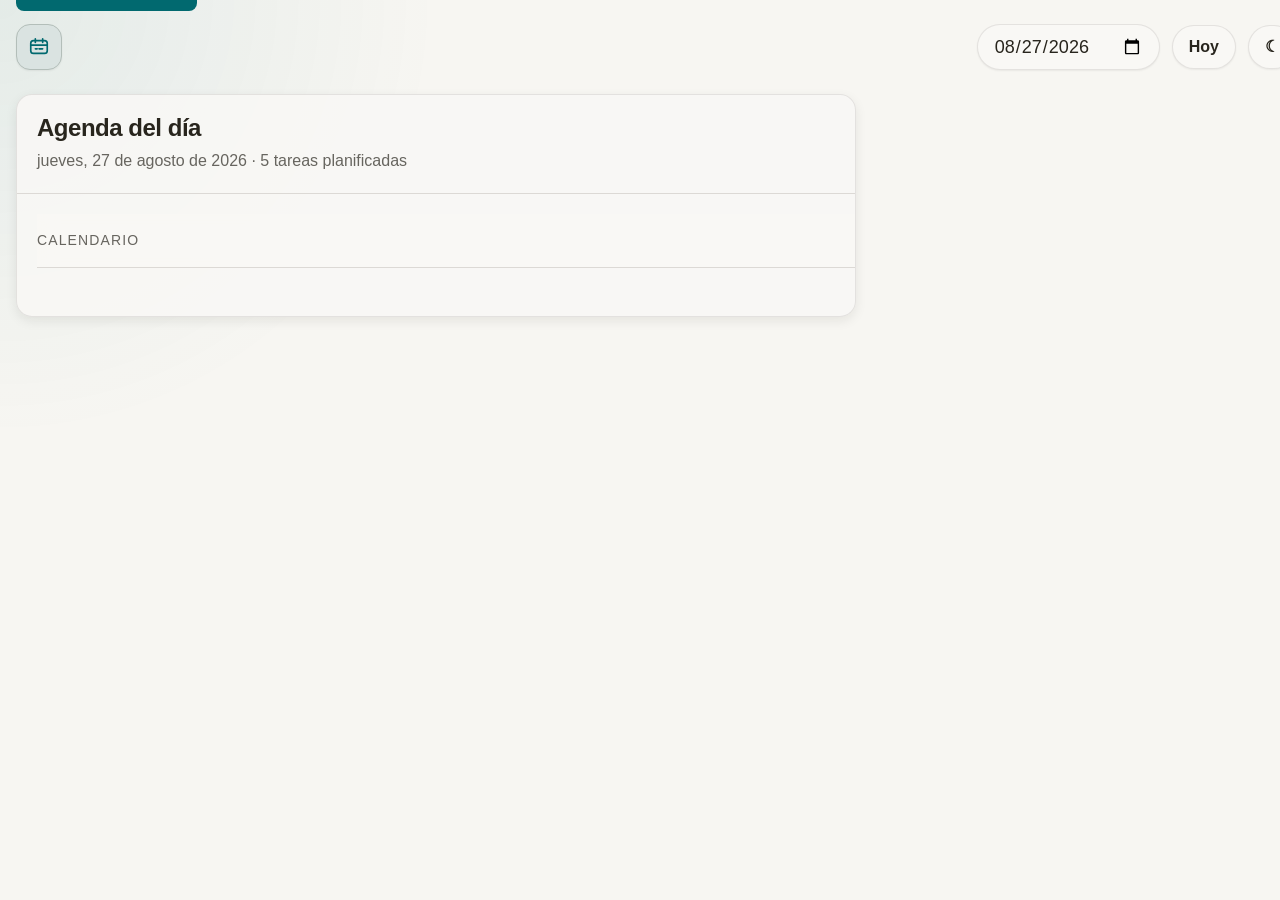
==== commit 46827f96: "Update index.html" ====
--- a/index.html
+++ b/index.html
@@ -153,10 +153,6 @@
         <div class="brand-mark" aria-hidden="true">
           <svg width="22" height="22" viewBox="0 0 24 24" fill="none" stroke="currentColor" stroke-width="1.8" stroke-linecap="round" stroke-linejoin="round" aria-label="Logo timeline"><rect x="3" y="5" width="18" height="14" rx="3"></rect><path d="M8 3v4M16 3v4M3 10h18"></path><path d="M8 14h2M12 14h4"></path></svg>
         </div>
-        <div class="brand-copy">
-          <h1>Day Planner Timeline</h1>
-          <p>Proyecto estático para GitHub Pages con datos editables en JSON, barras horizontales por hora y línea vertical para la hora actual.</p>
-        </div>
       </div>
       <div class="toolbar" aria-label="Acciones">
         <input id="date-input" class="control" type="date" aria-label="Seleccionar día" />
@@ -187,53 +183,7 @@
           </div>
         </div>
       </section>
-      <aside class="panel" aria-labelledby="details-title">
-        <div class="panel-header">
-          <div>
-            <h2 id="details-title">Config y datos</h2>
-            <p>La interfaz lee un único fichero JSON para definir horas, colores, emojis y tareas.</p>
-          </div>
-        </div>
-        <div class="details">
-          <section class="detail-card" aria-labelledby="stats-title">
-            <h3 id="stats-title">Resumen</h3>
-            <div class="stats-grid">
-              <div class="stat-box"><span>Tareas</span><strong id="stat-tasks">0</strong></div>
-              <div class="stat-box"><span>Calendarios</span><strong id="stat-calendars">0</strong></div>
-              <div class="stat-box"><span>Horas visibles</span><strong id="stat-hours">0</strong></div>
-              <div class="stat-box"><span>Bloque</span><strong id="stat-slot">0 min</strong></div>
-            </div>
-          </section>
-          <section class="detail-card" aria-labelledby="legend-title">
-            <h3 id="legend-title">Calendarios</h3>
-            <div id="legend-list" class="legend-list"></div>
-          </section>
-          <section class="detail-card" aria-labelledby="json-title">
-            <h3 id="json-title">Ruta del JSON</h3>
-            <p><code>./data/calendars.json</code></p>
-          </section>
-          <section class="detail-card" aria-labelledby="schema-title">
-            <h3 id="schema-title">Esquema básico</h3>
-            <pre class="code-block">{
-  "dayStart": "08:00",
-  "dayEnd": "22:00",
-  "slotMinutes": 30,
-  "days": {
-    "2026-08-27": [
-      {
-        "calendarId": "trabajo",
-        "title": "Deploy",
-        "emoji": "🚀",
-        "start": "10:00",
-        "end": "11:30",
-        "rowColor": "#d8f3f0"
-      }
-    ]
-  }
-}</pre>
-          </section>
-        </div>
-      </aside>
+      
     </main>
   </div>
   <script>
